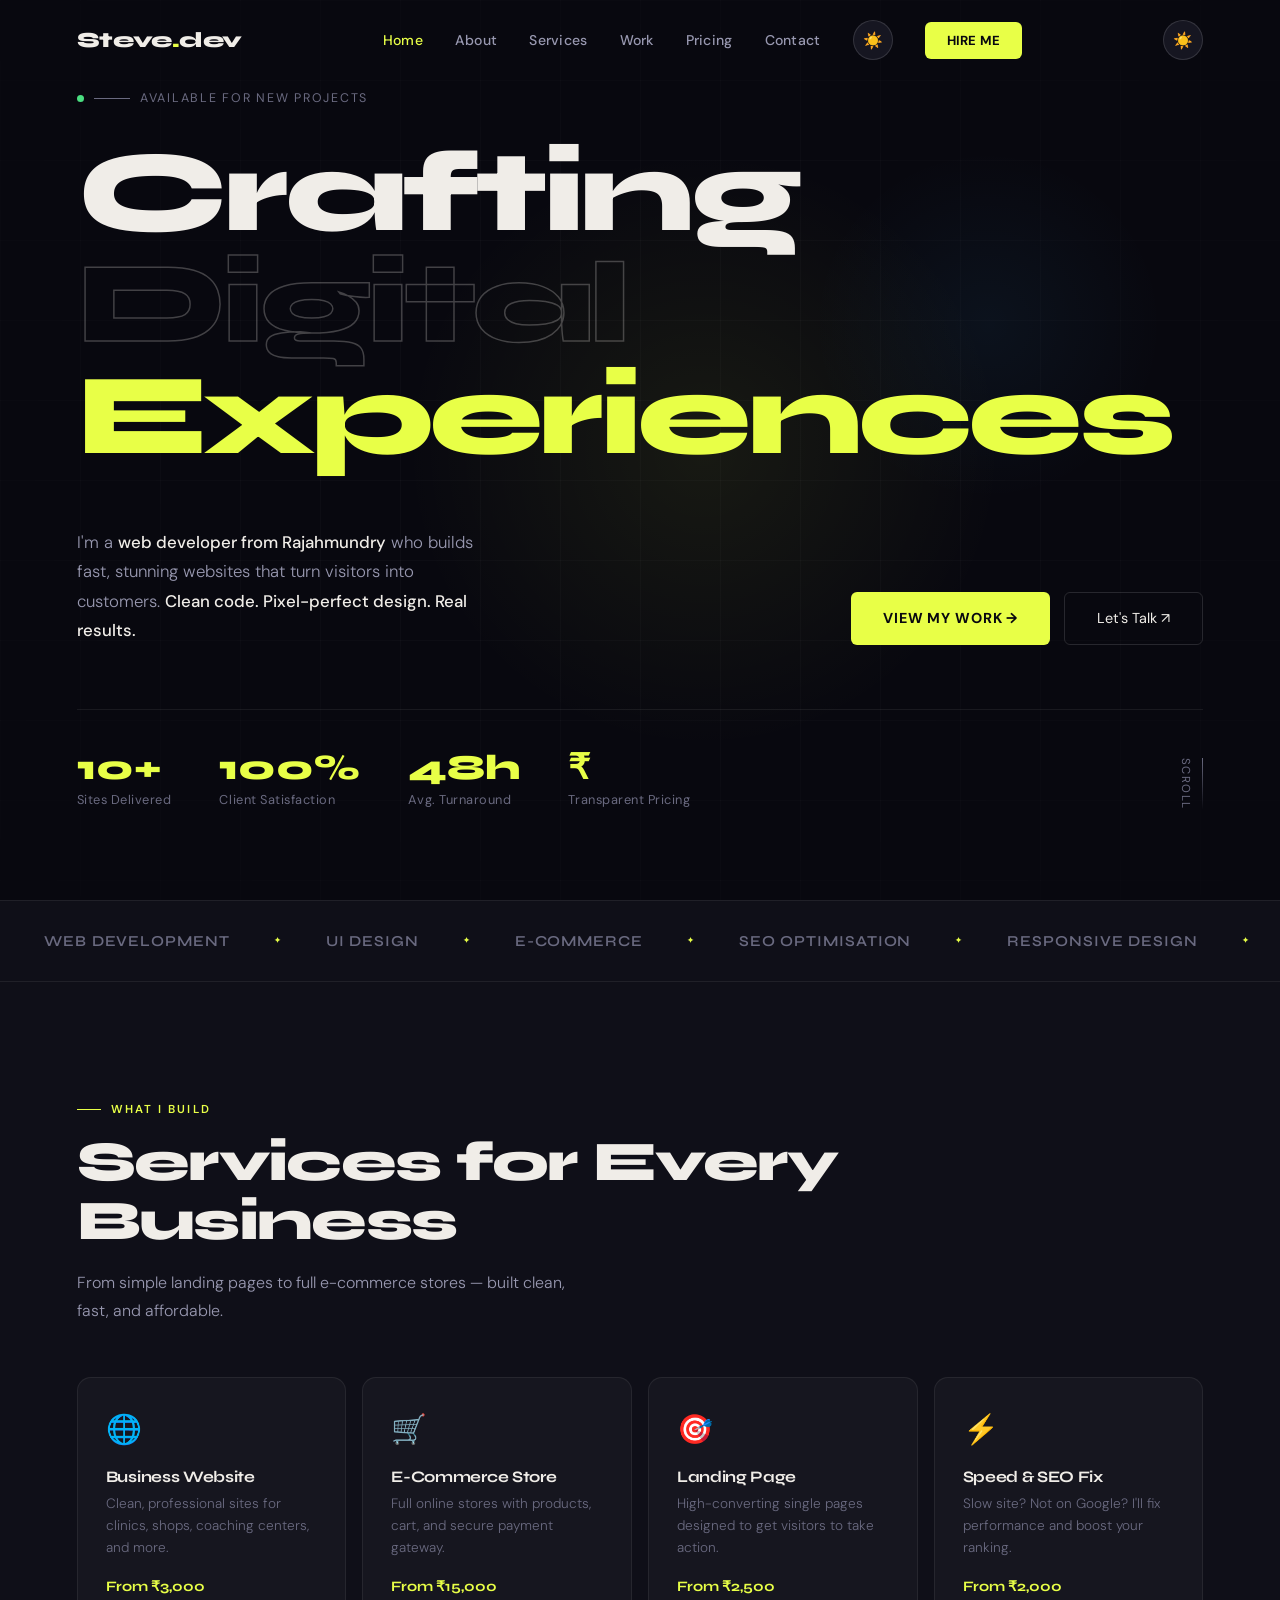
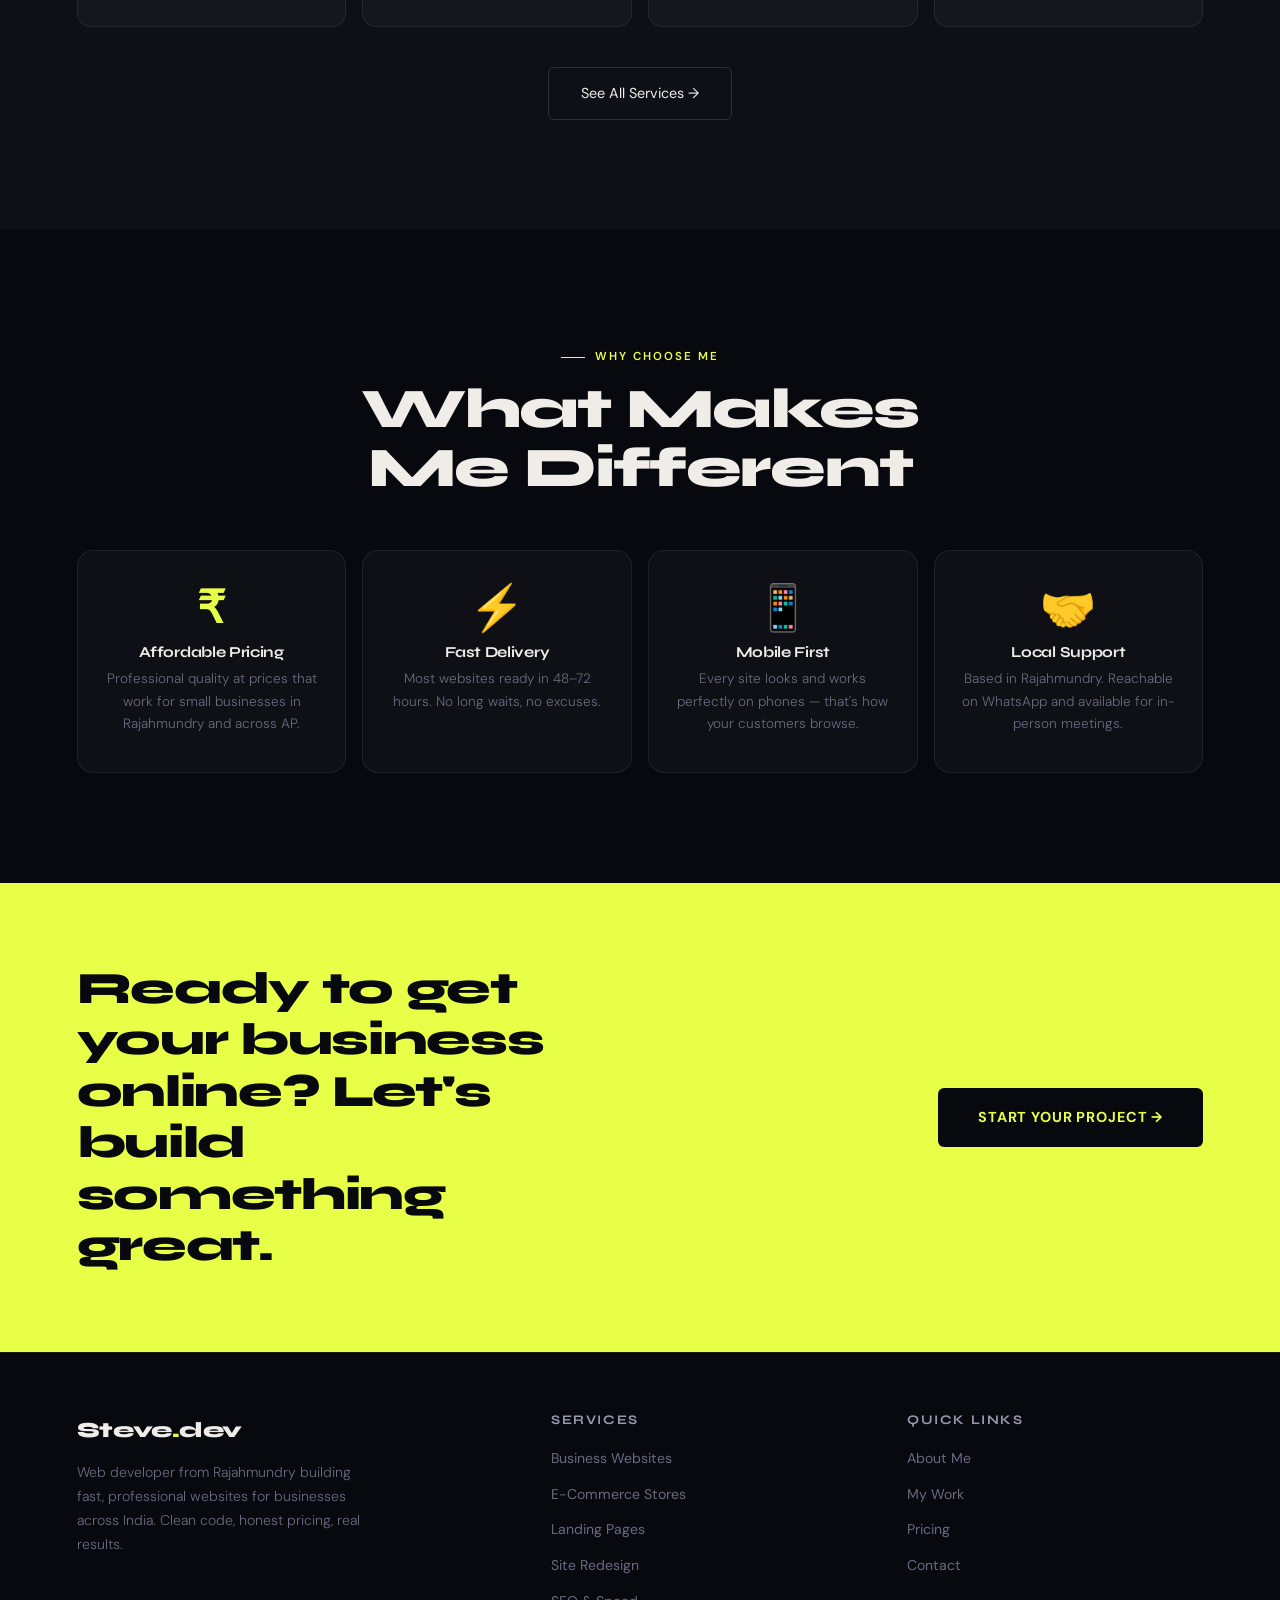
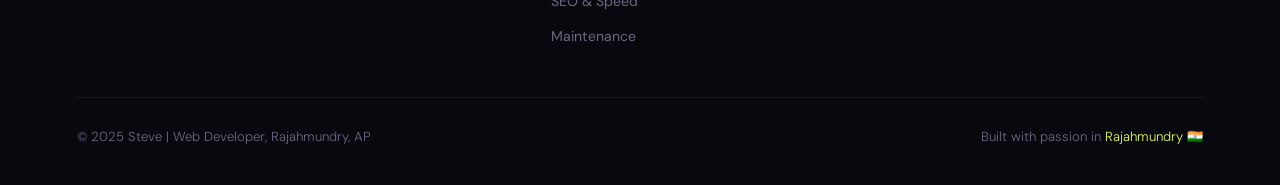
==== index.html @ e88564a6 "Add files via upload" ====
<!DOCTYPE html>
<html lang="en">
<!--
  ============================================================
  PAGE: Home (index.html)
  DESCRIPTION: Hero landing page with intro, stats, and
               quick links to all other sections.
  STYLES: css/style.css
  SCRIPTS: js/main.js
  ============================================================
-->
<head>
  <meta charset="UTF-8" />
  <meta name="viewport" content="width=device-width, initial-scale=1.0" />
  <title>Steve.dev — Web Developer, Rajahmundry</title>
  <meta name="description" content="Professional web developer based in Rajahmundry, AP. I build fast, modern websites for businesses across India." />

  <!-- Global styles -->
  <link rel="stylesheet" href="css/style.css" />

  <!-- Page-specific styles -->
  <style>
    /* ── HERO SECTION ── */
    .hero {
      min-height: 100vh;
      display: flex;
      flex-direction: column;
      justify-content: flex-end;
      padding: 0 6% 90px;
      position: relative;
      overflow: hidden;
    }

    /* Grid lines in background */
    .hero-grid {
      position: absolute;
      inset: 0;
      background-image:
        linear-gradient(rgba(255,255,255,0.025) 1px, transparent 1px),
        linear-gradient(90deg, rgba(255,255,255,0.025) 1px, transparent 1px);
      background-size: 80px 80px;
      mask-image: radial-gradient(ellipse 80% 80% at 50% 50%, black 30%, transparent 100%);
      pointer-events: none;
    }
    html.light .hero-grid {
      background-image:
        linear-gradient(rgba(0,0,0,0.04) 1px, transparent 1px),
        linear-gradient(90deg, rgba(0,0,0,0.04) 1px, transparent 1px);
    }

    /* Glow orbs for atmosphere */
    .orb {
      position: absolute;
      border-radius: 50%;
      pointer-events: none;
    }
    .orb-1 {
      width: 650px; height: 650px;
      background: radial-gradient(circle, rgba(232,255,71,0.07) 0%, transparent 65%);
      top: 50%; left: 55%;
      transform: translate(-50%, -50%);
    }
    .orb-2 {
      width: 380px; height: 380px;
      background: radial-gradient(circle, rgba(71,184,255,0.06) 0%, transparent 65%);
      top: 15%; right: 8%;
    }

    /* Blinking availability dot */
    .availability-badge {
      display: inline-flex;
      align-items: center;
      gap: 10px;
      font-size: 0.78rem;
      text-transform: uppercase;
      letter-spacing: 0.14em;
      color: var(--muted);
      margin-bottom: 28px;
      animation: fadeUp 0.9s ease both;
    }
    .badge-dot {
      width: 7px; height: 7px;
      background: #4ade80; /* green = available */
      border-radius: 50%;
      animation: pulse 2s infinite;
    }
    @keyframes pulse {
      0%, 100% { opacity: 1; transform: scale(1); }
      50%       { opacity: 0.4; transform: scale(1.4); }
    }
    .badge-line {
      width: 36px; height: 1px;
      background: var(--muted);
    }

    /* Main headline */
    .hero-title {
      font-family: 'Syne', sans-serif;
      font-size: clamp(3.5rem, 9vw, 8rem);
      font-weight: 800;
      line-height: 0.97;
      letter-spacing: -0.04em;
      margin-bottom: 0;
      position: relative;
      z-index: 2;
      animation: fadeUp 0.9s 0.08s ease both;
    }
    /* Outlined text (no fill, just stroke) */
    .hero-title .outline {
      -webkit-text-stroke: 1.5px rgba(240,237,232,0.25);
      color: transparent;
    }
    html.light .hero-title .outline {
      -webkit-text-stroke: 1.5px rgba(17,17,24,0.25);
    }
    /* Accent colored word */
    .hero-title .accent-word {
      color: var(--accent);
    }

    /* Bottom half of hero (desc + buttons) */
    .hero-bottom {
      display: flex;
      justify-content: space-between;
      align-items: flex-end;
      margin-top: 56px;
      flex-wrap: wrap;
      gap: 32px;
      position: relative;
      z-index: 2;
      animation: fadeUp 0.9s 0.18s ease both;
    }
    .hero-desc {
      max-width: 420px;
      font-size: 1.05rem;
      line-height: 1.75;
      color: var(--muted2);
      font-weight: 300;
    }
    .hero-desc strong {
      color: var(--text);
      font-weight: 500;
    }

    /* CTA button group */
    .hero-ctas {
      display: flex;
      gap: 14px;
      flex-wrap: wrap;
    }

    /* Stats row below hero */
    .hero-stats {
      display: flex;
      gap: 48px;
      margin-top: 64px;
      padding-top: 40px;
      border-top: 1px solid var(--border);
      position: relative;
      z-index: 2;
      flex-wrap: wrap;
      animation: fadeUp 0.9s 0.3s ease both;
    }
    .stat-num {
      font-family: 'Syne', sans-serif;
      font-size: 2.2rem;
      font-weight: 800;
      color: var(--accent);
      line-height: 1;
    }
    .stat-label {
      font-size: 0.8rem;
      color: var(--muted);
      margin-top: 4px;
      letter-spacing: 0.04em;
    }

    /* Scroll indicator */
    .scroll-hint {
      position: absolute;
      bottom: 90px;
      right: 6%;
      display: flex;
      flex-direction: column;
      align-items: center;
      gap: 8px;
      color: var(--muted);
      font-size: 0.72rem;
      text-transform: uppercase;
      letter-spacing: 0.12em;
      writing-mode: vertical-rl;
      animation: fadeUp 0.9s 0.4s ease both;
    }
    .scroll-line {
      width: 1px; height: 52px;
      background: linear-gradient(to bottom, var(--muted), transparent);
    }

    @keyframes fadeUp {
      from { opacity: 0; transform: translateY(36px); }
      to   { opacity: 1; transform: translateY(0); }
    }

    /* ── SCROLLING MARQUEE STRIP ── */
    .marquee-strip {
      padding: 28px 0;
      border-top: 1px solid var(--border);
      border-bottom: 1px solid var(--border);
      background: var(--bg2);
      overflow: hidden;
    }
    .marquee-track {
      display: flex;
      white-space: nowrap;
      animation: marquee 22s linear infinite;
    }
    .marquee-item {
      display: inline-flex;
      align-items: center;
      gap: 44px;
      padding: 0 44px;
      font-family: 'Syne', sans-serif;
      font-size: 0.95rem;
      font-weight: 600;
      color: var(--muted);
      letter-spacing: 0.06em;
      text-transform: uppercase;
    }
    .marquee-dot {
      color: var(--accent);
      font-size: 0.5rem;
    }
    @keyframes marquee {
      from { transform: translateX(0); }
      to   { transform: translateX(-50%); }
    }

    /* ── QUICK SERVICES PREVIEW ── */
    .services-preview {
      display: grid;
      grid-template-columns: repeat(auto-fit, minmax(240px, 1fr));
      gap: 16px;
      margin-top: 52px;
    }
    .svc-preview-card {
      background: var(--card-bg);
      border: 1px solid var(--border);
      border-radius: 14px;
      padding: 28px;
      transition: border-color 0.3s ease, transform 0.3s ease, background 0.3s ease;
      position: relative;
      overflow: hidden;
    }
    /* Top color line appears on hover */
    .svc-preview-card::before {
      content: '';
      position: absolute;
      top: 0; left: 0; right: 0;
      height: 2px;
      background: var(--accent);
      transform: scaleX(0);
      transform-origin: left;
      transition: transform 0.4s ease;
    }
    .svc-preview-card:hover::before { transform: scaleX(1); }
    .svc-preview-card:hover {
      border-color: rgba(232,255,71,0.2);
      transform: translateY(-5px);
      background: var(--bg3);
    }
    .svc-icon {
      font-size: 1.8rem;
      margin-bottom: 16px;
    }
    .svc-preview-card h3 {
      font-size: 1rem;
      font-weight: 700;
      margin-bottom: 8px;
      color: var(--text);
    }
    .svc-preview-card p {
      font-size: 0.85rem;
      line-height: 1.6;
      color: var(--muted);
    }
    .svc-price {
      margin-top: 16px;
      font-family: 'Syne', sans-serif;
      font-size: 0.9rem;
      font-weight: 700;
      color: var(--accent);
    }

    /* ── WHY ME CARDS ── */
    .why-grid {
      display: grid;
      grid-template-columns: repeat(auto-fit, minmax(200px, 1fr));
      gap: 16px;
      margin-top: 52px;
    }
    .why-card {
      text-align: center;
      padding: 36px 20px;
      background: var(--card-bg);
      border: 1px solid var(--border);
      border-radius: 16px;
      transition: transform 0.3s ease;
    }
    .why-card:hover {
      transform: translateY(-4px);
    }
    .why-card .big-num {
      font-family: 'Syne', sans-serif;
      font-size: 2.8rem;
      font-weight: 800;
      color: var(--accent);
      line-height: 1;
    }
    .why-card h4 {
      font-size: 0.95rem;
      font-weight: 700;
      margin: 12px 0 8px;
      color: var(--text);
    }
    .why-card p {
      font-size: 0.85rem;
      line-height: 1.65;
      color: var(--muted);
    }

    /* ── RESPONSIVE ── */
    @media (max-width: 768px) {
      .hero-bottom { flex-direction: column; align-items: flex-start; }
      .hero-stats  { gap: 28px; }
      .scroll-hint { display: none; }
    }
  </style>
</head>
<body>

  <!-- ============================================================
       NAVIGATION BAR
       Shared across all pages. Active link = "Home"
       ============================================================ -->
  <nav class="navbar" id="navbar">
    <!-- Logo -->
    <a href="index.html" class="nav-logo">Steve<span>.</span>dev</a>

    <!-- Desktop navigation links -->
    <ul class="nav-links">
      <li><a href="index.html" class="active">Home</a></li>
      <li><a href="about.html">About</a></li>
      <li><a href="services.html">Services</a></li>
      <li><a href="portfolio.html">Work</a></li>
      <li><a href="pricing.html">Pricing</a></li>
      <li><a href="contact.html">Contact</a></li>
      <!-- Dark/Light toggle -->
      <li><button class="theme-toggle" id="themeToggle" title="Toggle theme">☀️</button></li>
      <!-- Hire Me CTA -->
      <li><a href="contact.html" class="nav-hire">Hire Me</a></li>
    </ul>

    <!-- Mobile hamburger icon -->
    <div style="display:flex;align-items:center;gap:12px;">
      <button class="theme-toggle" id="themeToggleMobile" title="Toggle theme" style="display:none;">☀️</button>
      <div class="hamburger" id="hamburger">
        <span></span><span></span><span></span>
      </div>
    </div>
  </nav>

  <!-- Mobile full-screen navigation drawer -->
  <div class="mobile-nav" id="mobileNav">
    <button class="mobile-close" id="mobileClose">✕</button>
    <a href="index.html">Home</a>
    <a href="about.html">About</a>
    <a href="services.html">Services</a>
    <a href="portfolio.html">Work</a>
    <a href="pricing.html">Pricing</a>
    <a href="contact.html">Contact</a>
    <a href="contact.html" style="color:var(--accent)">Hire Me →</a>
  </div>


  <!-- ============================================================
       HERO SECTION
       Full-height intro with headline, description, and CTAs
       ============================================================ -->
  <section class="hero" id="home">

    <!-- Background decorations -->
    <div class="hero-grid"></div>
    <div class="orb orb-1"></div>
    <div class="orb orb-2"></div>

    <!-- Availability indicator -->
    <div class="availability-badge">
      <div class="badge-dot"></div>
      <div class="badge-line"></div>
      <span>Available for new projects</span>
    </div>

    <!-- Main headline — 3 lines with different treatments -->
    <h1 class="hero-title">
      Crafting<br>
      <span class="outline">Digital</span><br>
      <span class="accent-word">Experiences</span>
    </h1>

    <!-- Description + CTA buttons -->
    <div class="hero-bottom">
      <p class="hero-desc">
        I'm a <strong>web developer from Rajahmundry</strong> who builds
        fast, stunning websites that turn visitors into customers.
        <strong>Clean code. Pixel-perfect design. Real results.</strong>
      </p>
      <div class="hero-ctas">
        <a href="portfolio.html" class="btn-primary">View My Work →</a>
        <a href="contact.html"   class="btn-ghost">Let's Talk ↗</a>
      </div>
    </div>

    <!-- Stats row at bottom of hero -->
    <div class="hero-stats">
      <div>
        <div class="stat-num" id="statSites">0+</div>
        <div class="stat-label">Sites Delivered</div>
      </div>
      <div>
        <div class="stat-num">100%</div>
        <div class="stat-label">Client Satisfaction</div>
      </div>
      <div>
        <div class="stat-num">48h</div>
        <div class="stat-label">Avg. Turnaround</div>
      </div>
      <div>
        <div class="stat-num">₹</div>
        <div class="stat-label">Transparent Pricing</div>
      </div>
    </div>

    <!-- Scroll hint on the right -->
    <div class="scroll-hint">
      <div class="scroll-line"></div>
      Scroll
    </div>
  </section>


  <!-- ============================================================
       MARQUEE STRIP
       Scrolling text banner showing keywords / services
       ============================================================ -->
  <div class="marquee-strip">
    <div class="marquee-track">
      <!-- Duplicate the content so it loops seamlessly -->
      <div class="marquee-item">
        Web Development <span class="marquee-dot">✦</span>
        UI Design <span class="marquee-dot">✦</span>
        E-Commerce <span class="marquee-dot">✦</span>
        SEO Optimisation <span class="marquee-dot">✦</span>
        Responsive Design <span class="marquee-dot">✦</span>
        Performance Tuning <span class="marquee-dot">✦</span>
        Custom Websites <span class="marquee-dot">✦</span>
        Landing Pages <span class="marquee-dot">✦</span>
        Business Sites <span class="marquee-dot">✦</span>
        Web Development <span class="marquee-dot">✦</span>
        UI Design <span class="marquee-dot">✦</span>
        E-Commerce <span class="marquee-dot">✦</span>
        SEO Optimisation <span class="marquee-dot">✦</span>
        Responsive Design <span class="marquee-dot">✦</span>
        Performance Tuning <span class="marquee-dot">✦</span>
        Custom Websites <span class="marquee-dot">✦</span>
        Landing Pages <span class="marquee-dot">✦</span>
        Business Sites <span class="marquee-dot">✦</span>
      </div>
    </div>
  </div>


  <!-- ============================================================
       SERVICES PREVIEW SECTION
       Quick overview of main services with pricing
       ============================================================ -->
  <section class="section section-alt">
    <div class="reveal">
      <div class="section-tag">What I Build</div>
      <h2 class="section-title">Services for Every Business</h2>
      <p class="section-sub">From simple landing pages to full e-commerce stores — built clean, fast, and affordable.</p>
    </div>

    <div class="services-preview reveal delay-2">
      <div class="svc-preview-card">
        <div class="svc-icon">🌐</div>
        <h3>Business Website</h3>
        <p>Clean, professional sites for clinics, shops, coaching centers, and more.</p>
        <div class="svc-price">From ₹3,000</div>
      </div>
      <div class="svc-preview-card">
        <div class="svc-icon">🛒</div>
        <h3>E-Commerce Store</h3>
        <p>Full online stores with products, cart, and secure payment gateway.</p>
        <div class="svc-price">From ₹15,000</div>
      </div>
      <div class="svc-preview-card">
        <div class="svc-icon">🎯</div>
        <h3>Landing Page</h3>
        <p>High-converting single pages designed to get visitors to take action.</p>
        <div class="svc-price">From ₹2,500</div>
      </div>
      <div class="svc-preview-card">
        <div class="svc-icon">⚡</div>
        <h3>Speed & SEO Fix</h3>
        <p>Slow site? Not on Google? I'll fix performance and boost your ranking.</p>
        <div class="svc-price">From ₹2,000</div>
      </div>
    </div>

    <!-- Link to full services page -->
    <div style="text-align:center; margin-top:40px;">
      <a href="services.html" class="btn-ghost">See All Services →</a>
    </div>
  </section>


  <!-- ============================================================
       WHY HIRE ME SECTION
       4 key selling points in card format
       ============================================================ -->
  <section class="section">
    <div class="reveal" style="text-align:center; max-width:580px; margin:0 auto;">
      <div class="section-tag">Why Choose Me</div>
      <h2 class="section-title">What Makes Me Different</h2>
    </div>

    <div class="why-grid reveal delay-2">
      <div class="why-card">
        <div class="big-num">₹</div>
        <h4>Affordable Pricing</h4>
        <p>Professional quality at prices that work for small businesses in Rajahmundry and across AP.</p>
      </div>
      <div class="why-card">
        <div class="big-num">⚡</div>
        <h4>Fast Delivery</h4>
        <p>Most websites ready in 48–72 hours. No long waits, no excuses.</p>
      </div>
      <div class="why-card">
        <div class="big-num">📱</div>
        <h4>Mobile First</h4>
        <p>Every site looks and works perfectly on phones — that's how your customers browse.</p>
      </div>
      <div class="why-card">
        <div class="big-num">🤝</div>
        <h4>Local Support</h4>
        <p>Based in Rajahmundry. Reachable on WhatsApp and available for in-person meetings.</p>
      </div>
    </div>
  </section>


  <!-- ============================================================
       CALL TO ACTION BAND
       Bold yellow strip encouraging visitors to get in touch
       ============================================================ -->
  <div class="reveal" style="background:var(--accent); padding:80px 6%; display:flex; justify-content:space-between; align-items:center; flex-wrap:wrap; gap:32px; position:relative; z-index:2;">
    <h2 style="font-family:'Syne',sans-serif; font-size:clamp(1.8rem,4vw,2.8rem); font-weight:800; color:#08080f; letter-spacing:-0.03em; line-height:1.15; max-width:520px;">
      Ready to get your business online? Let's build something great.
    </h2>
    <a href="contact.html" style="background:#08080f; color:var(--accent); padding:18px 40px; border-radius:6px; font-weight:700; font-size:0.9rem; text-decoration:none; text-transform:uppercase; letter-spacing:0.06em; transition:transform 0.2s, box-shadow 0.2s; white-space:nowrap; display:inline-block;"
       onmouseover="this.style.transform='translateY(-3px)'"
       onmouseout="this.style.transform=''">
      Start Your Project →
    </a>
  </div>


  <!-- ============================================================
       FOOTER
       Shared across all pages
       ============================================================ -->
  <footer class="footer">
    <div class="footer-grid">

      <!-- Brand column -->
      <div class="footer-brand">
        <a href="index.html" class="nav-logo">Steve<span>.</span>dev</a>
        <p>Web developer from Rajahmundry building fast, professional websites for businesses across India. Clean code, honest pricing, real results.</p>
      </div>

      <!-- Services column -->
      <div class="footer-col">
        <h5>Services</h5>
        <ul>
          <li><a href="services.html">Business Websites</a></li>
          <li><a href="services.html">E-Commerce Stores</a></li>
          <li><a href="services.html">Landing Pages</a></li>
          <li><a href="services.html">Site Redesign</a></li>
          <li><a href="services.html">SEO & Speed</a></li>
          <li><a href="services.html">Maintenance</a></li>
        </ul>
      </div>

      <!-- Quick links column -->
      <div class="footer-col">
        <h5>Quick Links</h5>
        <ul>
          <li><a href="about.html">About Me</a></li>
          <li><a href="portfolio.html">My Work</a></li>
          <li><a href="pricing.html">Pricing</a></li>
          <li><a href="contact.html">Contact</a></li>
        </ul>
      </div>
    </div>

    <div class="footer-bottom">
      <p>© 2025 Steve | Web Developer, Rajahmundry, AP</p>
      <p>Built with passion in <a href="#">Rajahmundry 🇮🇳</a></p>
    </div>
  </footer>


  <!-- ============================================================
       TOAST NOTIFICATION
       Used for form feedback etc. Controlled by showToast() in main.js
       ============================================================ -->
  <div class="toast" id="toast">
    <div class="toast-dot"></div>
    <span id="toastText">Done!</span>
  </div>


  <!-- Global JS (theme, nav, scroll reveal, etc.) -->
  <script src="js/main.js"></script>

  <script>
    /* ── PAGE-SPECIFIC JS ── */

    // Sync mobile theme toggle with desktop one
    const mobileTog = document.getElementById('themeToggleMobile');
    if (mobileTog) {
      mobileTog.style.display = 'flex';
      mobileTog.textContent = document.documentElement.classList.contains('light') ? '🌙' : '☀️';
      mobileTog.addEventListener('click', () => {
        document.getElementById('themeToggle').click();
        mobileTog.textContent = document.documentElement.classList.contains('light') ? '🌙' : '☀️';
      });
    }

    // Animate the "10+" counter when it scrolls into view
    const statEl = document.getElementById('statSites');
    const counterObserver = new IntersectionObserver((entries) => {
      entries.forEach(entry => {
        if (entry.isIntersecting) {
          animateCounter(statEl, 10, '+');
          counterObserver.unobserve(entry.target);
        }
      });
    }, { threshold: 0.5 });
    counterObserver.observe(statEl);
  </script>

</body>
</html>
---- css/style.css ----
/* ============================================================
   STEVE.DEV — GLOBAL STYLESHEET
   Contains: CSS variables, dark/light theme, reset, shared
   components used across all pages.
   ============================================================ */

/* ── 1. GOOGLE FONTS ── */
@import url('https://fonts.googleapis.com/css2?family=Syne:wght@400;600;700;800&family=DM+Sans:ital,wght@0,300;0,400;0,500;1,300&display=swap');

/* ── 2. CSS RESET ── */
*, *::before, *::after {
  box-sizing: border-box;
  margin: 0;
  padding: 0;
}

/* ── 3. DARK MODE VARIABLES (default) ── */
:root {
  --bg:        #08080f;
  --bg2:       #0f0f18;
  --bg3:       #161621;
  --bg4:       #1e1e2e;
  --text:      #f0ede8;
  --muted:     #6a6a80;
  --muted2:    #9898b0;
  --accent:    #e8ff47;       /* Yellow-green highlight */
  --accent2:   #47b8ff;       /* Blue accent */
  --border:    rgba(255,255,255,0.07);
  --border2:   rgba(255,255,255,0.13);
  --shadow:    0 8px 32px rgba(0,0,0,0.4);
  --card-bg:   rgba(255,255,255,0.03);
  --nav-bg:    rgba(8,8,15,0.90);
}

/* ── 4. LIGHT MODE VARIABLES ── */
/* Applied when <html> has class="light" */
html.light {
  --bg:        #f5f5f0;
  --bg2:       #eaeae4;
  --bg3:       #dfdfd8;
  --bg4:       #d4d4cc;
  --text:      #111118;
  --muted:     #888890;
  --muted2:    #555560;
  --accent:    #b8cc00;       /* Darker yellow for light bg */
  --accent2:   #0080cc;
  --border:    rgba(0,0,0,0.08);
  --border2:   rgba(0,0,0,0.14);
  --shadow:    0 8px 32px rgba(0,0,0,0.12);
  --card-bg:   rgba(0,0,0,0.03);
  --nav-bg:    rgba(245,245,240,0.90);
}

/* ── 5. BASE BODY STYLES ── */
html {
  scroll-behavior: smooth;
}

body {
  background-color: var(--bg);
  color: var(--text);
  font-family: 'DM Sans', sans-serif;
  font-weight: 400;
  line-height: 1.6;
  overflow-x: hidden;
  transition: background-color 0.3s ease, color 0.3s ease;
}

/* ── 6. TYPOGRAPHY ── */
h1, h2, h3, h4, h5 {
  font-family: 'Syne', sans-serif;
  font-weight: 700;
  line-height: 1.1;
  letter-spacing: -0.02em;
}

p {
  line-height: 1.75;
  color: var(--muted2);
  font-weight: 300;
}

a {
  color: inherit;
  text-decoration: none;
}

img {
  max-width: 100%;
  display: block;
}

/* ── 7. UTILITY CLASSES ── */

/* Section tag (small uppercase label above headings) */
.section-tag {
  display: inline-flex;
  align-items: center;
  gap: 10px;
  font-size: 0.72rem;
  text-transform: uppercase;
  letter-spacing: 0.18em;
  color: var(--accent);
  font-weight: 600;
  margin-bottom: 14px;
}
.section-tag::before {
  content: '';
  width: 24px;
  height: 1px;
  background: var(--accent);
  display: block;
}

/* Main section heading */
.section-title {
  font-size: clamp(2rem, 4.5vw, 3.5rem);
  font-weight: 800;
  letter-spacing: -0.03em;
  line-height: 1.05;
  margin-bottom: 18px;
  color: var(--text);
}

/* Subtitle / description under headings */
.section-sub {
  font-size: 1rem;
  line-height: 1.75;
  color: var(--muted2);
  font-weight: 300;
  max-width: 500px;
}

/* Generic section padding */
.section {
  padding: 110px 6%;
  position: relative;
}

.section-alt {
  background-color: var(--bg2);
}

/* ── 8. BUTTONS ── */

/* Primary CTA button (yellow) */
.btn-primary {
  display: inline-flex;
  align-items: center;
  gap: 10px;
  background: var(--accent);
  color: #08080f;
  padding: 14px 32px;
  border-radius: 6px;
  font-weight: 700;
  font-size: 0.9rem;
  text-transform: uppercase;
  letter-spacing: 0.06em;
  text-decoration: none;
  transition: transform 0.2s ease, box-shadow 0.2s ease;
  border: none;
  cursor: pointer;
  font-family: 'DM Sans', sans-serif;
}
.btn-primary:hover {
  transform: translateY(-3px);
  box-shadow: 0 12px 32px rgba(232, 255, 71, 0.35);
}

/* Ghost / outline button */
.btn-ghost {
  display: inline-flex;
  align-items: center;
  gap: 10px;
  background: transparent;
  color: var(--text);
  padding: 14px 32px;
  border-radius: 6px;
  font-size: 0.9rem;
  text-decoration: none;
  border: 1px solid var(--border2);
  transition: border-color 0.2s ease, background 0.2s ease;
  font-family: 'DM Sans', sans-serif;
}
.btn-ghost:hover {
  border-color: var(--accent);
  background: rgba(232, 255, 71, 0.05);
}

/* ── 9. NAVIGATION ── */
.navbar {
  position: fixed;
  top: 0;
  left: 0;
  right: 0;
  z-index: 1000;
  padding: 20px 6%;
  display: flex;
  justify-content: space-between;
  align-items: center;
  transition: background 0.3s ease, border-color 0.3s ease;
}

/* Nav gets frosted glass background on scroll (added via JS) */
.navbar.scrolled {
  background: var(--nav-bg);
  backdrop-filter: blur(20px);
  -webkit-backdrop-filter: blur(20px);
  border-bottom: 1px solid var(--border);
}

/* Logo */
.nav-logo {
  font-family: 'Syne', sans-serif;
  font-size: 1.35rem;
  font-weight: 800;
  color: var(--text);
  text-decoration: none;
  letter-spacing: -0.02em;
}
.nav-logo span {
  color: var(--accent);
}

/* Nav link list */
.nav-links {
  display: flex;
  align-items: center;
  gap: 32px;
  list-style: none;
}

.nav-links a {
  color: var(--muted2);
  font-size: 0.88rem;
  font-weight: 500;
  text-decoration: none;
  transition: color 0.2s ease;
  letter-spacing: 0.02em;
}
.nav-links a:hover,
.nav-links a.active {
  color: var(--text);
}

/* Hire Me button in nav */
.nav-hire {
  background: var(--accent);
  color: #08080f !important;
  padding: 10px 22px;
  border-radius: 6px;
  font-weight: 700 !important;
  font-size: 0.82rem !important;
  text-transform: uppercase;
  letter-spacing: 0.05em;
  transition: transform 0.2s, box-shadow 0.2s !important;
}
.nav-hire:hover {
  transform: translateY(-2px);
  box-shadow: 0 8px 24px rgba(232, 255, 71, 0.35);
}

/* Dark/Light toggle button */
.theme-toggle {
  background: var(--bg3);
  border: 1px solid var(--border2);
  color: var(--text);
  width: 40px;
  height: 40px;
  border-radius: 50%;
  display: flex;
  align-items: center;
  justify-content: center;
  cursor: pointer;
  font-size: 1rem;
  transition: background 0.2s ease, transform 0.2s ease;
  flex-shrink: 0;
}
.theme-toggle:hover {
  background: var(--bg4);
  transform: rotate(20deg);
}

/* Mobile hamburger (shown on small screens) */
.hamburger {
  display: none;
  flex-direction: column;
  gap: 5px;
  cursor: pointer;
  padding: 4px;
}
.hamburger span {
  width: 24px;
  height: 2px;
  background: var(--text);
  border-radius: 2px;
  transition: all 0.3s ease;
}

/* Mobile nav drawer */
.mobile-nav {
  display: none;
  position: fixed;
  top: 0;
  left: 0;
  right: 0;
  bottom: 0;
  background: var(--bg);
  z-index: 900;
  flex-direction: column;
  align-items: center;
  justify-content: center;
  gap: 32px;
}
.mobile-nav.open {
  display: flex;
}
.mobile-nav a {
  font-family: 'Syne', sans-serif;
  font-size: 2rem;
  font-weight: 800;
  color: var(--text);
  text-decoration: none;
  transition: color 0.2s;
}
.mobile-nav a:hover {
  color: var(--accent);
}
.mobile-close {
  position: absolute;
  top: 24px;
  right: 6%;
  background: none;
  border: none;
  color: var(--text);
  font-size: 1.5rem;
  cursor: pointer;
}

/* ── 10. FOOTER ── */
.footer {
  background: var(--bg);
  border-top: 1px solid var(--border);
  padding: 60px 6% 36px;
}

.footer-grid {
  display: grid;
  grid-template-columns: 1.4fr 1fr 1fr;
  gap: 60px;
  margin-bottom: 48px;
}

.footer-brand p {
  color: var(--muted);
  font-size: 0.88rem;
  line-height: 1.7;
  max-width: 300px;
  margin-top: 14px;
}

.footer-col h5 {
  font-family: 'Syne', sans-serif;
  font-size: 0.82rem;
  text-transform: uppercase;
  letter-spacing: 0.12em;
  color: var(--muted2);
  margin-bottom: 18px;
  font-weight: 700;
}

.footer-col ul {
  list-style: none;
  display: flex;
  flex-direction: column;
  gap: 10px;
}

.footer-col ul a {
  color: var(--muted);
  font-size: 0.88rem;
  text-decoration: none;
  transition: color 0.2s ease;
}
.footer-col ul a:hover {
  color: var(--accent);
}

.footer-bottom {
  border-top: 1px solid var(--border);
  padding-top: 28px;
  display: flex;
  justify-content: space-between;
  align-items: center;
  flex-wrap: wrap;
  gap: 12px;
}

.footer-bottom p {
  color: var(--muted);
  font-size: 0.82rem;
}

.footer-bottom a {
  color: var(--accent);
  text-decoration: none;
}

/* ── 11. TOAST NOTIFICATION ── */
.toast {
  position: fixed;
  bottom: 30px;
  right: 30px;
  background: var(--bg2);
  border: 1px solid rgba(232, 255, 71, 0.3);
  border-radius: 12px;
  padding: 14px 22px;
  display: flex;
  align-items: center;
  gap: 10px;
  z-index: 9999;
  font-size: 0.88rem;
  color: var(--text);
  /* Hidden by default */
  transform: translateY(80px);
  opacity: 0;
  pointer-events: none;
  transition: all 0.4s cubic-bezier(0.34, 1.56, 0.64, 1);
}
.toast.show {
  transform: translateY(0);
  opacity: 1;
}
.toast-dot {
  width: 8px;
  height: 8px;
  background: var(--accent);
  border-radius: 50%;
  flex-shrink: 0;
}

/* ── 12. SCROLL REVEAL ANIMATION ── */
/* Elements with .reveal start hidden, become visible via JS */
.reveal {
  opacity: 0;
  transform: translateY(32px);
  transition: opacity 0.75s ease, transform 0.75s ease;
}
.reveal.visible {
  opacity: 1;
  transform: translateY(0);
}
.reveal.delay-1 { transition-delay: 0.1s; }
.reveal.delay-2 { transition-delay: 0.2s; }
.reveal.delay-3 { transition-delay: 0.3s; }

/* ── 13. ACTIVE NAV LINK highlight per page ── */
/* Each page's <script> adds .active to the matching nav link */
.nav-links a.active {
  color: var(--accent) !important;
}

/* ── 14. PAGE HERO (shared across inner pages) ── */
.page-hero {
  padding: 160px 6% 80px;
  background: var(--bg2);
  border-bottom: 1px solid var(--border);
}
.page-hero .section-tag {
  margin-bottom: 16px;
}
.page-hero h1 {
  font-size: clamp(2.8rem, 6vw, 5rem);
  font-weight: 800;
  letter-spacing: -0.04em;
  line-height: 1.0;
  margin-bottom: 20px;
}
.page-hero p {
  font-size: 1.05rem;
  max-width: 520px;
}

/* ── 15. RESPONSIVE BREAKPOINTS ── */
@media (max-width: 960px) {
  .nav-links {
    display: none; /* Hidden on mobile, use hamburger */
  }
  .hamburger {
    display: flex;
  }
  .footer-grid {
    grid-template-columns: 1fr;
    gap: 40px;
  }
  .section {
    padding: 80px 5%;
  }
}

@media (max-width: 600px) {
  .btn-primary,
  .btn-ghost {
    width: 100%;
    justify-content: center;
  }
  .page-hero {
    padding: 130px 5% 60px;
  }
}
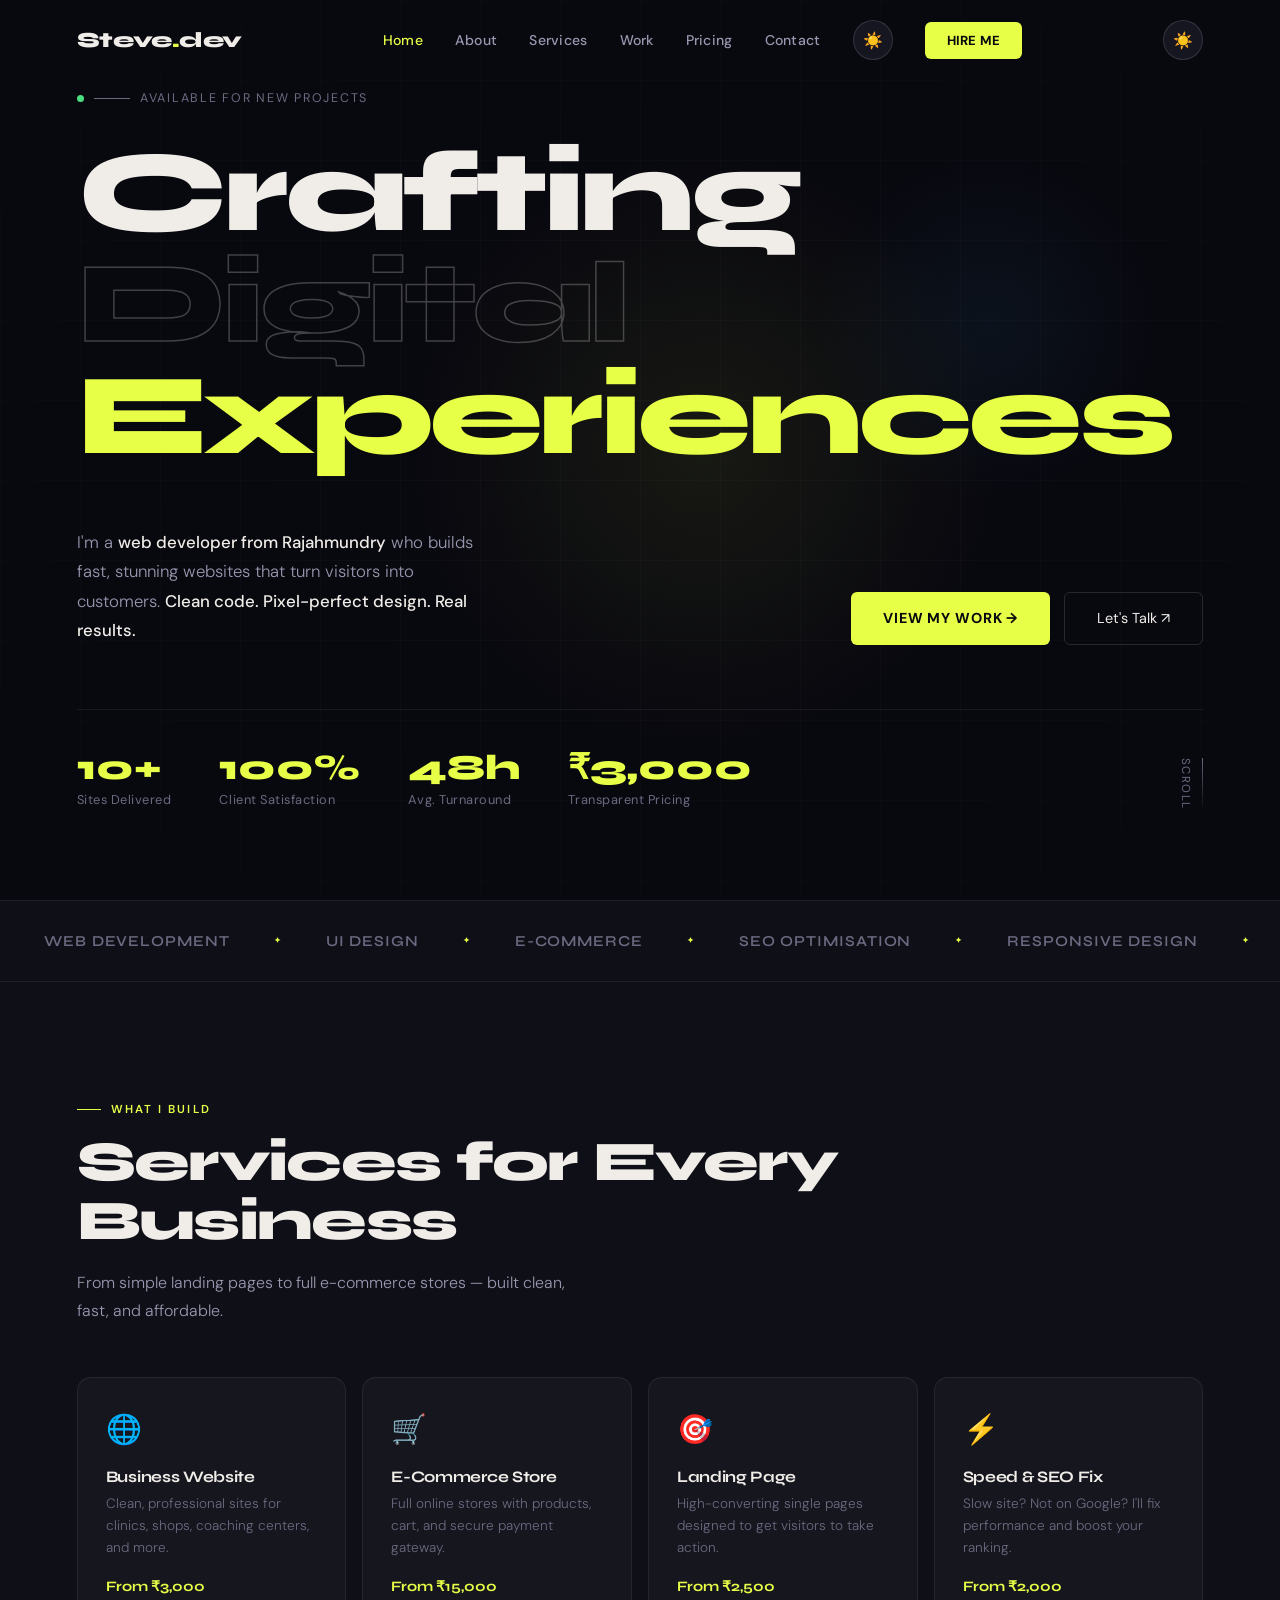
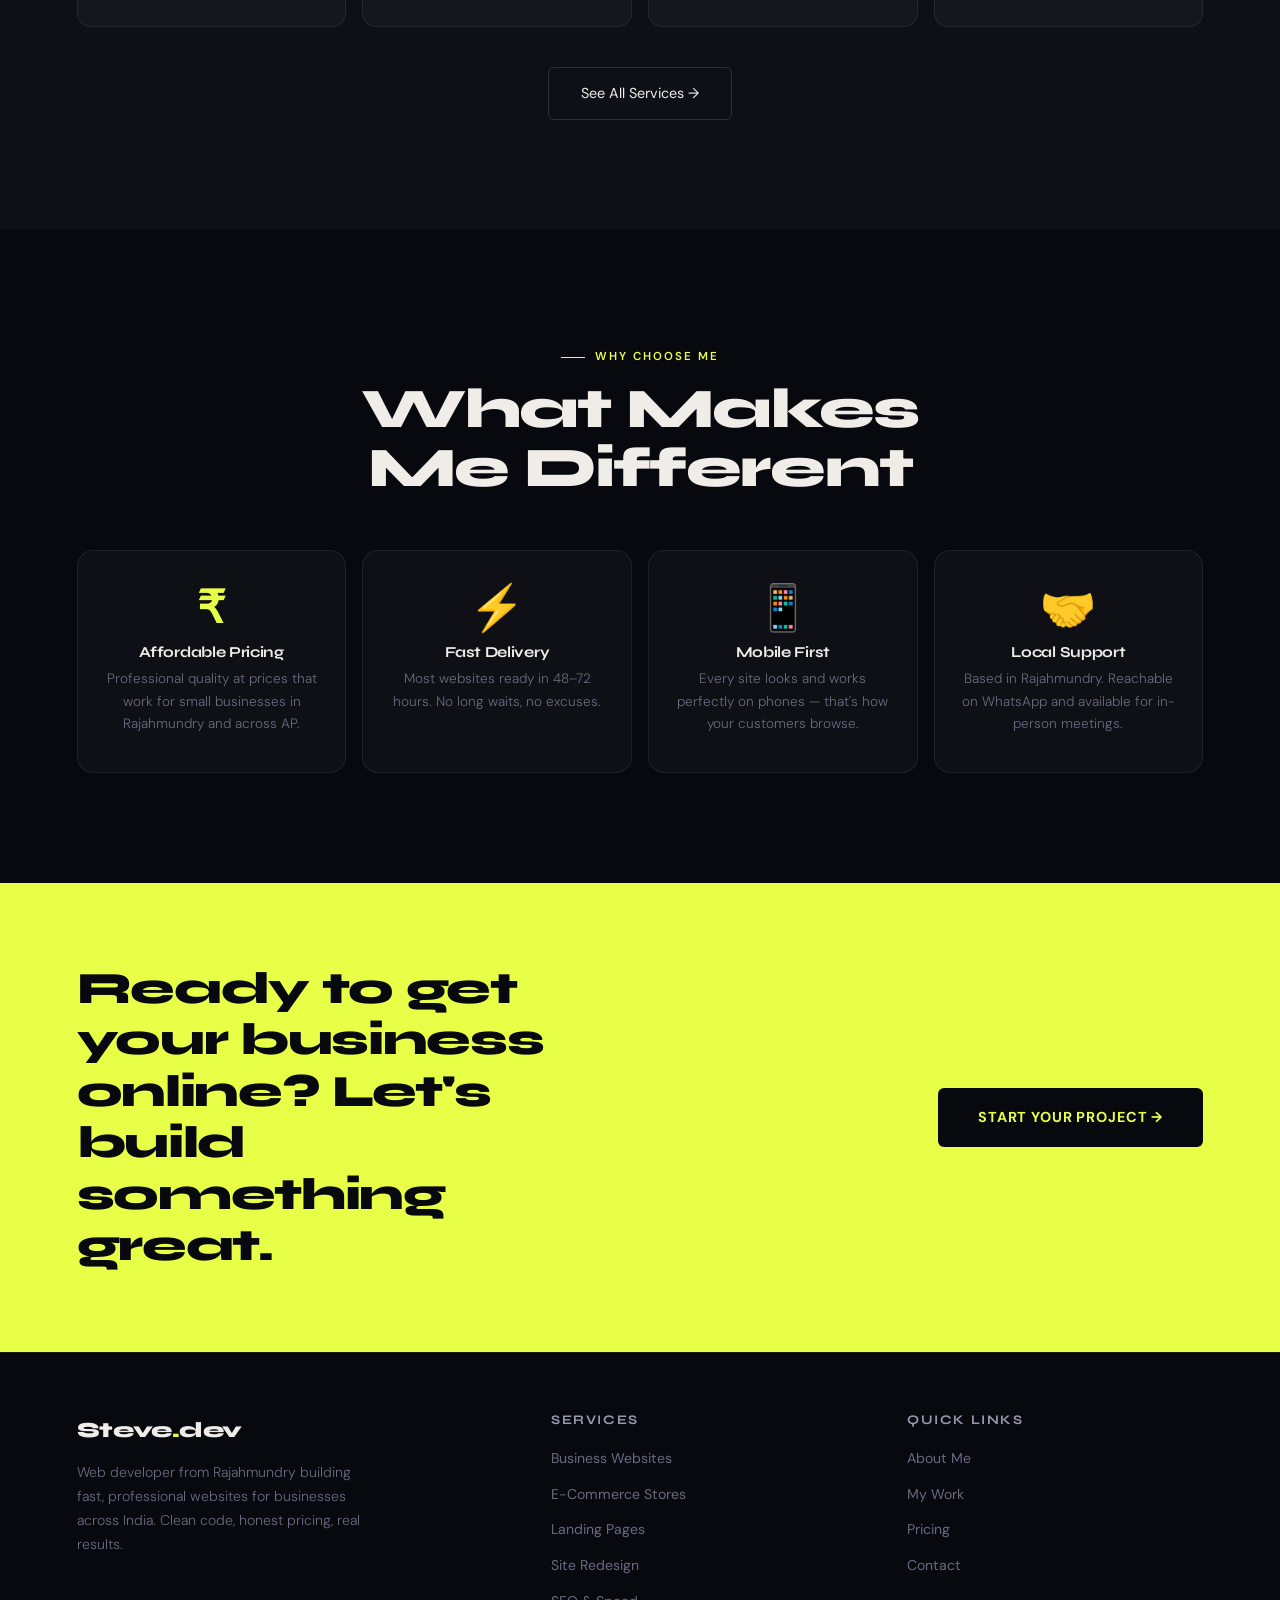
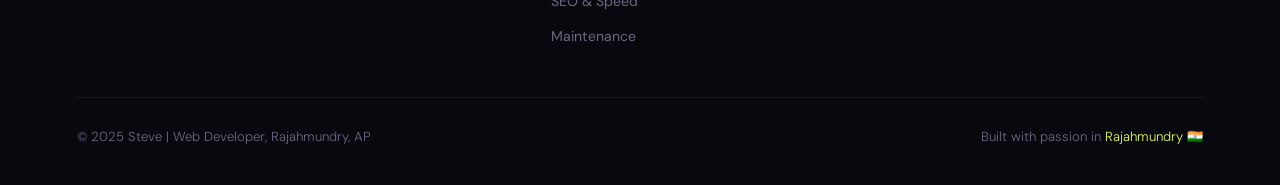
==== commit 8b3ed871: "Update index.html" ====
--- a/index.html
+++ b/index.html
@@ -435,7 +435,7 @@
         <div class="stat-label">Avg. Turnaround</div>
       </div>
       <div>
-        <div class="stat-num">₹</div>
+        <div class="stat-num">₹3,000</div>
         <div class="stat-label">Transparent Pricing</div>
       </div>
     </div>
